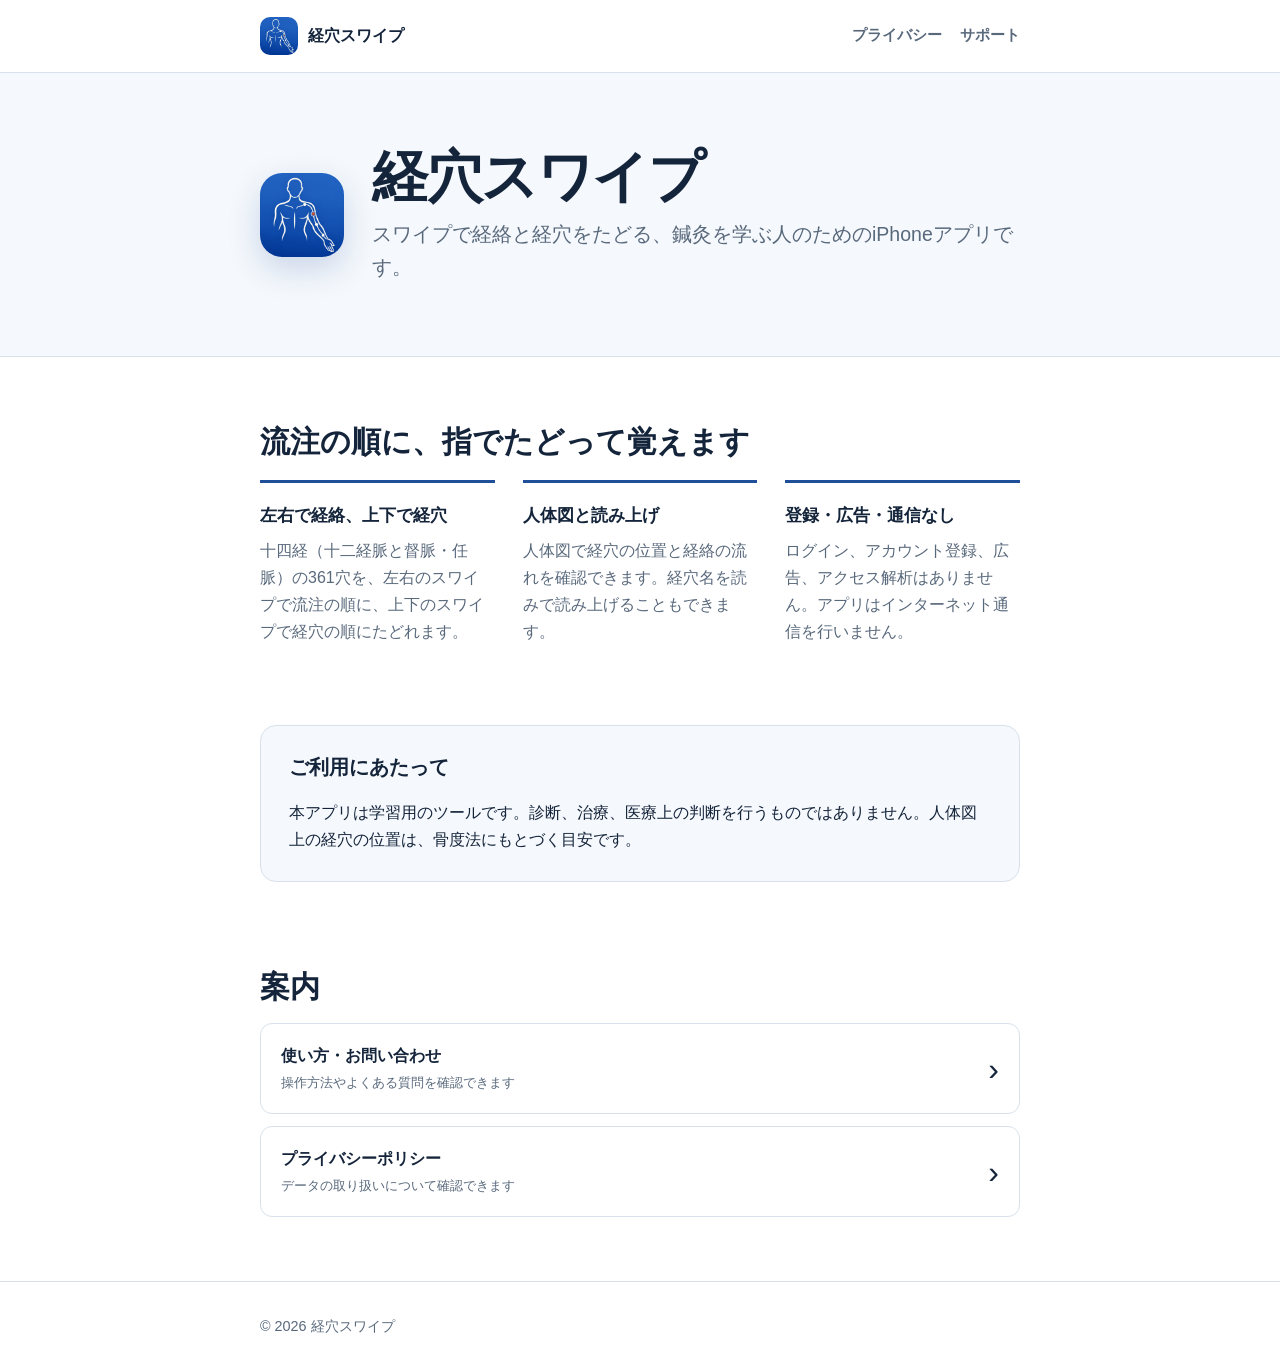
==== index.html @ 203349e5 "Add 経穴スワイプ support site Top page, privacy policy and support page for the App Store listing, built l" ====
<!doctype html>
<html lang="ja">
  <head>
    <meta charset="utf-8">
    <meta name="viewport" content="width=device-width, initial-scale=1">
    <meta name="description" content="鍼灸を学ぶ人のためのiPhoneアプリ「経穴スワイプ」の公式案内ページです。">
    <meta name="theme-color" content="#1f4f99">
    <title>経穴スワイプ | 公式サポート</title>
    <link rel="icon" href="icon.png">
    <link rel="stylesheet" href="styles.css">
  </head>
  <body>
    <a class="skip-link" href="#main">本文へ移動</a>
    <header class="site-header">
      <div class="site-header__inner">
        <a class="brand" href="index.html" aria-label="経穴スワイプ トップページ">
          <img class="brand__mark" src="icon.png" alt="">
          <span>経穴スワイプ</span>
        </a>
        <nav aria-label="メインメニュー">
          <ul class="nav-list">
            <li><a href="privacy.html">プライバシー</a></li>
            <li><a href="support.html">サポート</a></li>
          </ul>
        </nav>
      </div>
    </header>

    <main id="main">
      <section class="hero" aria-labelledby="page-title">
        <div class="content hero__inner">
          <img class="app-mark" src="icon.png" alt="">
          <div>
            <h1 id="page-title">経穴スワイプ</h1>
            <p class="lead">スワイプで経絡と経穴をたどる、鍼灸を学ぶ人のためのiPhoneアプリです。</p>
          </div>
        </div>
      </section>

      <section class="content section" aria-labelledby="features-title">
        <h2 id="features-title">流注の順に、指でたどって覚えます</h2>
        <div class="feature-list">
          <article>
            <h3>左右で経絡、上下で経穴</h3>
            <p>十四経（十二経脈と督脈・任脈）の361穴を、左右のスワイプで流注の順に、上下のスワイプで経穴の順にたどれます。</p>
          </article>
          <article>
            <h3>人体図と読み上げ</h3>
            <p>人体図で経穴の位置と経絡の流れを確認できます。経穴名を読みで読み上げることもできます。</p>
          </article>
          <article>
            <h3>登録・広告・通信なし</h3>
            <p>ログイン、アカウント登録、広告、アクセス解析はありません。アプリはインターネット通信を行いません。</p>
          </article>
        </div>
      </section>

      <section class="content notice" aria-labelledby="notice-title">
        <h2 id="notice-title">ご利用にあたって</h2>
        <p>本アプリは学習用のツールです。診断、治療、医療上の判断を行うものではありません。人体図上の経穴の位置は、骨度法にもとづく目安です。</p>
      </section>

      <section class="content section links" aria-labelledby="links-title">
        <h2 id="links-title">案内</h2>
        <a class="link-card" href="support.html">
          <span>
            <strong>使い方・お問い合わせ</strong>
            <small>操作方法やよくある質問を確認できます</small>
          </span>
          <span aria-hidden="true">›</span>
        </a>
        <a class="link-card" href="privacy.html">
          <span>
            <strong>プライバシーポリシー</strong>
            <small>データの取り扱いについて確認できます</small>
          </span>
          <span aria-hidden="true">›</span>
        </a>
      </section>
    </main>

    <footer class="site-footer">
      <div class="content">
        <p>© 2026 経穴スワイプ</p>
      </div>
    </footer>
  </body>
</html>
---- styles.css ----
:root {
  color-scheme: light;
  --background: #ffffff;
  --surface: #f5f8fc;
  --surface-strong: #e9f0f8;
  --text: #14243a;
  --muted: #59697c;
  --border: #d8e1eb;
  --accent: #1f4f99;
  --accent-hover: #173d78;
  --focus: #e59b18;
  --max-width: 760px;
  font-family: -apple-system, BlinkMacSystemFont, "Hiragino Sans", "Yu Gothic UI", "Yu Gothic", sans-serif;
  line-height: 1.7;
}

* {
  box-sizing: border-box;
}

html {
  scroll-behavior: smooth;
}

body {
  margin: 0;
  min-width: 320px;
  background: var(--background);
  color: var(--text);
  font-size: 16px;
  -webkit-text-size-adjust: 100%;
}

a {
  color: var(--accent);
  text-underline-offset: 0.2em;
}

a:hover {
  color: var(--accent-hover);
}

a:focus-visible,
summary:focus-visible {
  outline: 3px solid var(--focus);
  outline-offset: 4px;
  border-radius: 4px;
}

.skip-link {
  position: fixed;
  top: 8px;
  left: 8px;
  z-index: 10;
  transform: translateY(-150%);
  opacity: 0;
  pointer-events: none;
  padding: 10px 14px;
  border-radius: 8px;
  background: var(--accent);
  color: #ffffff;
  white-space: nowrap;
}

.skip-link:focus-visible {
  transform: translateY(0);
  opacity: 1;
  pointer-events: auto;
}

.content,
.site-header__inner {
  width: min(100% - 40px, var(--max-width));
  margin-inline: auto;
}

.site-header {
  border-bottom: 1px solid var(--border);
  background: rgba(255, 255, 255, 0.98);
}

.site-header__inner {
  display: flex;
  align-items: center;
  justify-content: space-between;
  gap: 24px;
  min-height: 72px;
}

.brand {
  display: inline-flex;
  align-items: center;
  gap: 10px;
  color: var(--text);
  font-weight: 750;
  text-decoration: none;
}

.brand__mark,
.app-mark {
  display: grid;
  place-items: center;
  flex: 0 0 auto;
  background: var(--accent);
  color: #ffffff;
  font-weight: 800;
}

.brand__mark {
  width: 38px;
  height: 38px;
  border-radius: 10px;
}

.app-mark {
  width: 84px;
  height: 84px;
  border-radius: 22px;
  font-size: 2rem;
  box-shadow: 0 12px 32px rgba(31, 79, 153, 0.2);
}

.nav-list {
  display: flex;
  gap: 18px;
  margin: 0;
  padding: 0;
  list-style: none;
}

.nav-list a {
  display: block;
  padding-block: 8px;
  color: var(--muted);
  font-size: 0.92rem;
  font-weight: 650;
  text-decoration: none;
}

.nav-list a[aria-current="page"],
.nav-list a:hover {
  color: var(--accent);
  text-decoration: underline;
  text-decoration-thickness: 2px;
}

.hero {
  border-bottom: 1px solid var(--border);
  background: var(--surface);
}

.hero__inner {
  display: flex;
  align-items: center;
  gap: 28px;
  padding-block: 72px;
}

h1,
h2,
h3,
p {
  margin-top: 0;
}

h1 {
  margin-bottom: 8px;
  font-size: clamp(2rem, 7vw, 3.5rem);
  line-height: 1.16;
  letter-spacing: -0.025em;
}

h2 {
  margin-bottom: 18px;
  font-size: clamp(1.45rem, 5vw, 1.9rem);
  line-height: 1.35;
}

h3 {
  margin-bottom: 6px;
  font-size: 1.08rem;
}

.lead {
  max-width: 34em;
  margin-bottom: 0;
  color: var(--muted);
  font-size: clamp(1.05rem, 3vw, 1.22rem);
}

.section {
  padding-block: 64px;
}

.feature-list {
  display: grid;
  grid-template-columns: repeat(3, 1fr);
  gap: 28px;
}

.feature-list article {
  border-top: 3px solid var(--accent);
  padding-top: 18px;
}

.feature-list p,
.document__header p,
.document section p,
.links small,
.site-footer {
  color: var(--muted);
}

.notice {
  margin-bottom: 20px;
  padding: 28px;
  border: 1px solid var(--border);
  border-radius: 16px;
  background: var(--surface);
}

.notice h2 {
  font-size: 1.22rem;
}

.notice p {
  margin-bottom: 0;
}

.links {
  display: grid;
  gap: 12px;
}

.links h2 {
  margin-bottom: 4px;
}

.link-card {
  display: flex;
  align-items: center;
  justify-content: space-between;
  gap: 20px;
  min-height: 88px;
  padding: 18px 20px;
  border: 1px solid var(--border);
  border-radius: 12px;
  color: var(--text);
  text-decoration: none;
}

.link-card:hover {
  border-color: var(--accent);
  color: var(--accent);
  background: var(--surface);
}

.link-card strong,
.link-card small {
  display: block;
}

.link-card small {
  margin-top: 3px;
}

.link-card > span:last-child {
  font-size: 2rem;
  line-height: 1;
}

.document {
  padding-block: 68px 88px;
}

.document__header {
  margin-bottom: 52px;
  padding-bottom: 28px;
  border-bottom: 1px solid var(--border);
}

.document__header h1 {
  font-size: clamp(2rem, 7vw, 2.8rem);
}

.document section + section {
  margin-top: 40px;
}

.document section h2 {
  margin-bottom: 10px;
  font-size: 1.3rem;
}

.document section p:last-child,
.document__header p:last-child {
  margin-bottom: 0;
}

.steps {
  padding-left: 1.5em;
}

.steps li + li {
  margin-top: 8px;
}

.callout {
  margin-top: 24px;
  padding: 18px 20px;
  border-left: 4px solid var(--accent);
  background: var(--surface);
}

.faq-list {
  border-top: 1px solid var(--border);
}

details {
  border-bottom: 1px solid var(--border);
}

summary {
  cursor: pointer;
  padding-block: 18px;
  font-weight: 700;
}

details p {
  padding: 0 0 18px 24px;
}

.contact-panel {
  padding: 28px;
  border: 1px solid var(--border);
  border-radius: 16px;
  background: var(--surface);
}

.button {
  display: inline-flex;
  align-items: center;
  justify-content: center;
  min-height: 48px;
  margin-top: 8px;
  padding: 12px 20px;
  border-radius: 10px;
  background: var(--accent);
  color: #ffffff;
  font-weight: 750;
  text-decoration: none;
}

.button:hover {
  background: var(--accent-hover);
  color: #ffffff;
}

.site-footer {
  padding-block: 32px;
  border-top: 1px solid var(--border);
  font-size: 0.9rem;
}

.site-footer p {
  margin: 0;
}

@media (max-width: 640px) {
  .content,
  .site-header__inner {
    width: min(100% - 28px, var(--max-width));
  }

  .site-header__inner {
    align-items: flex-start;
    flex-direction: column;
    gap: 4px;
    padding-block: 14px;
  }

  .nav-list {
    gap: 20px;
  }

  .hero__inner {
    align-items: flex-start;
    flex-direction: column;
    gap: 24px;
    padding-block: 52px;
  }

  .feature-list {
    grid-template-columns: 1fr;
  }

  .section {
    padding-block: 48px;
  }

  .notice,
  .contact-panel {
    padding: 22px;
  }

  .document {
    padding-block: 48px 64px;
  }

  .document__header {
    margin-bottom: 40px;
  }

  .button {
    width: 100%;
  }
}

@media (prefers-reduced-motion: reduce) {
  html {
    scroll-behavior: auto;
  }
}

img.brand__mark,
img.app-mark {
  display: block;
  object-fit: cover;
}
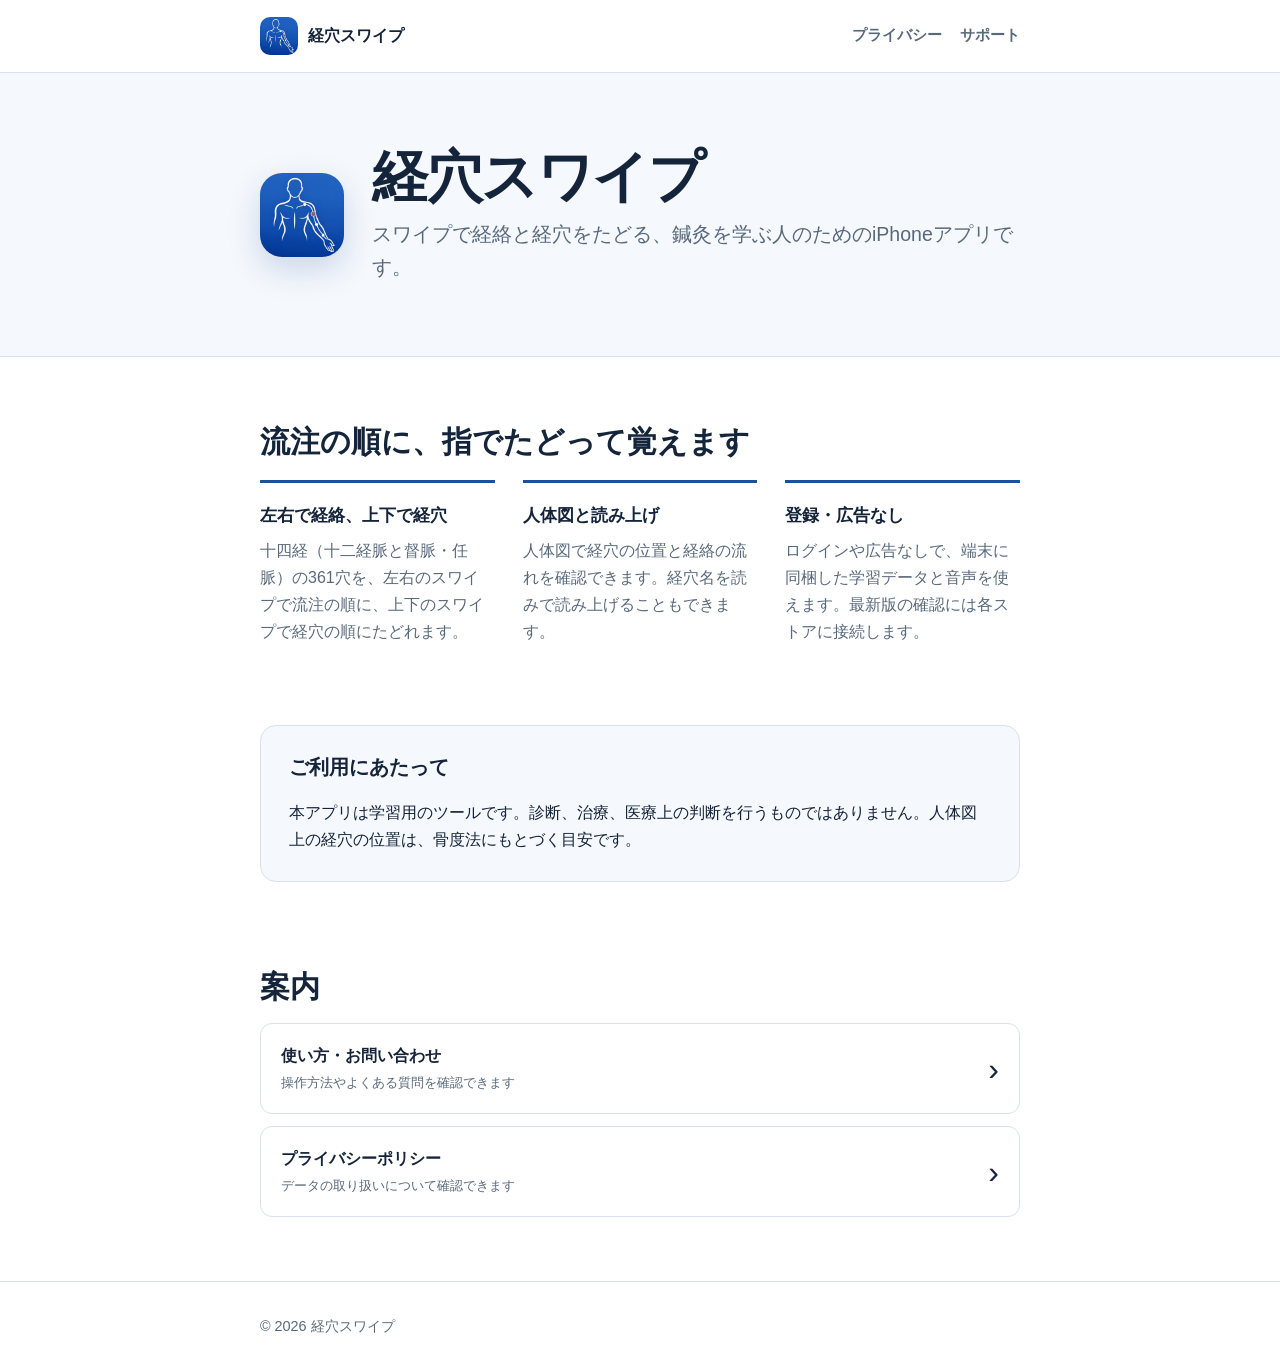
==== commit 28e2cbaf: "Describe app update checks and offline study" ====
--- a/index.html
+++ b/index.html
@@ -49,8 +49,8 @@
             <p>人体図で経穴の位置と経絡の流れを確認できます。経穴名を読みで読み上げることもできます。</p>
           </article>
           <article>
-            <h3>登録・広告・通信なし</h3>
-            <p>ログイン、アカウント登録、広告、アクセス解析はありません。アプリはインターネット通信を行いません。</p>
+            <h3>登録・広告なし</h3>
+            <p>ログインや広告なしで、端末に同梱した学習データと音声を使えます。最新版の確認には各ストアに接続します。</p>
           </article>
         </div>
       </section>
